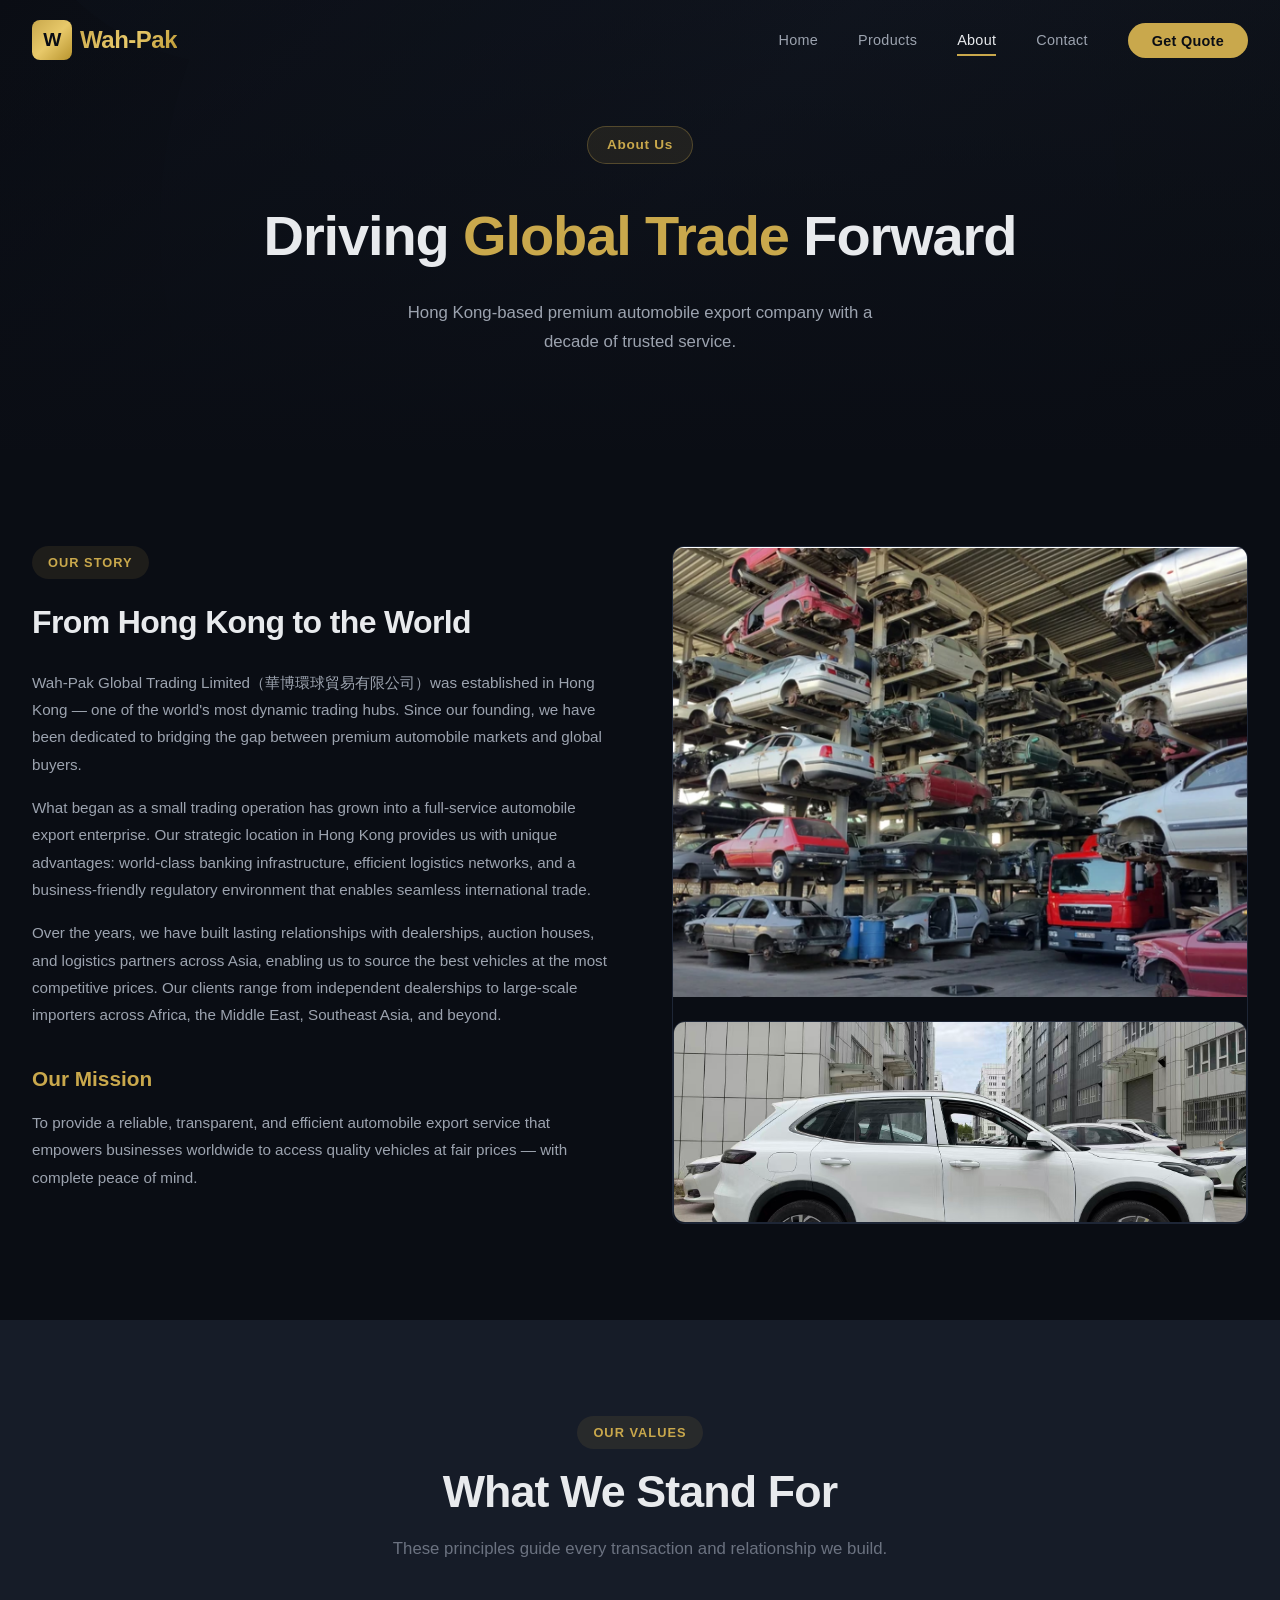
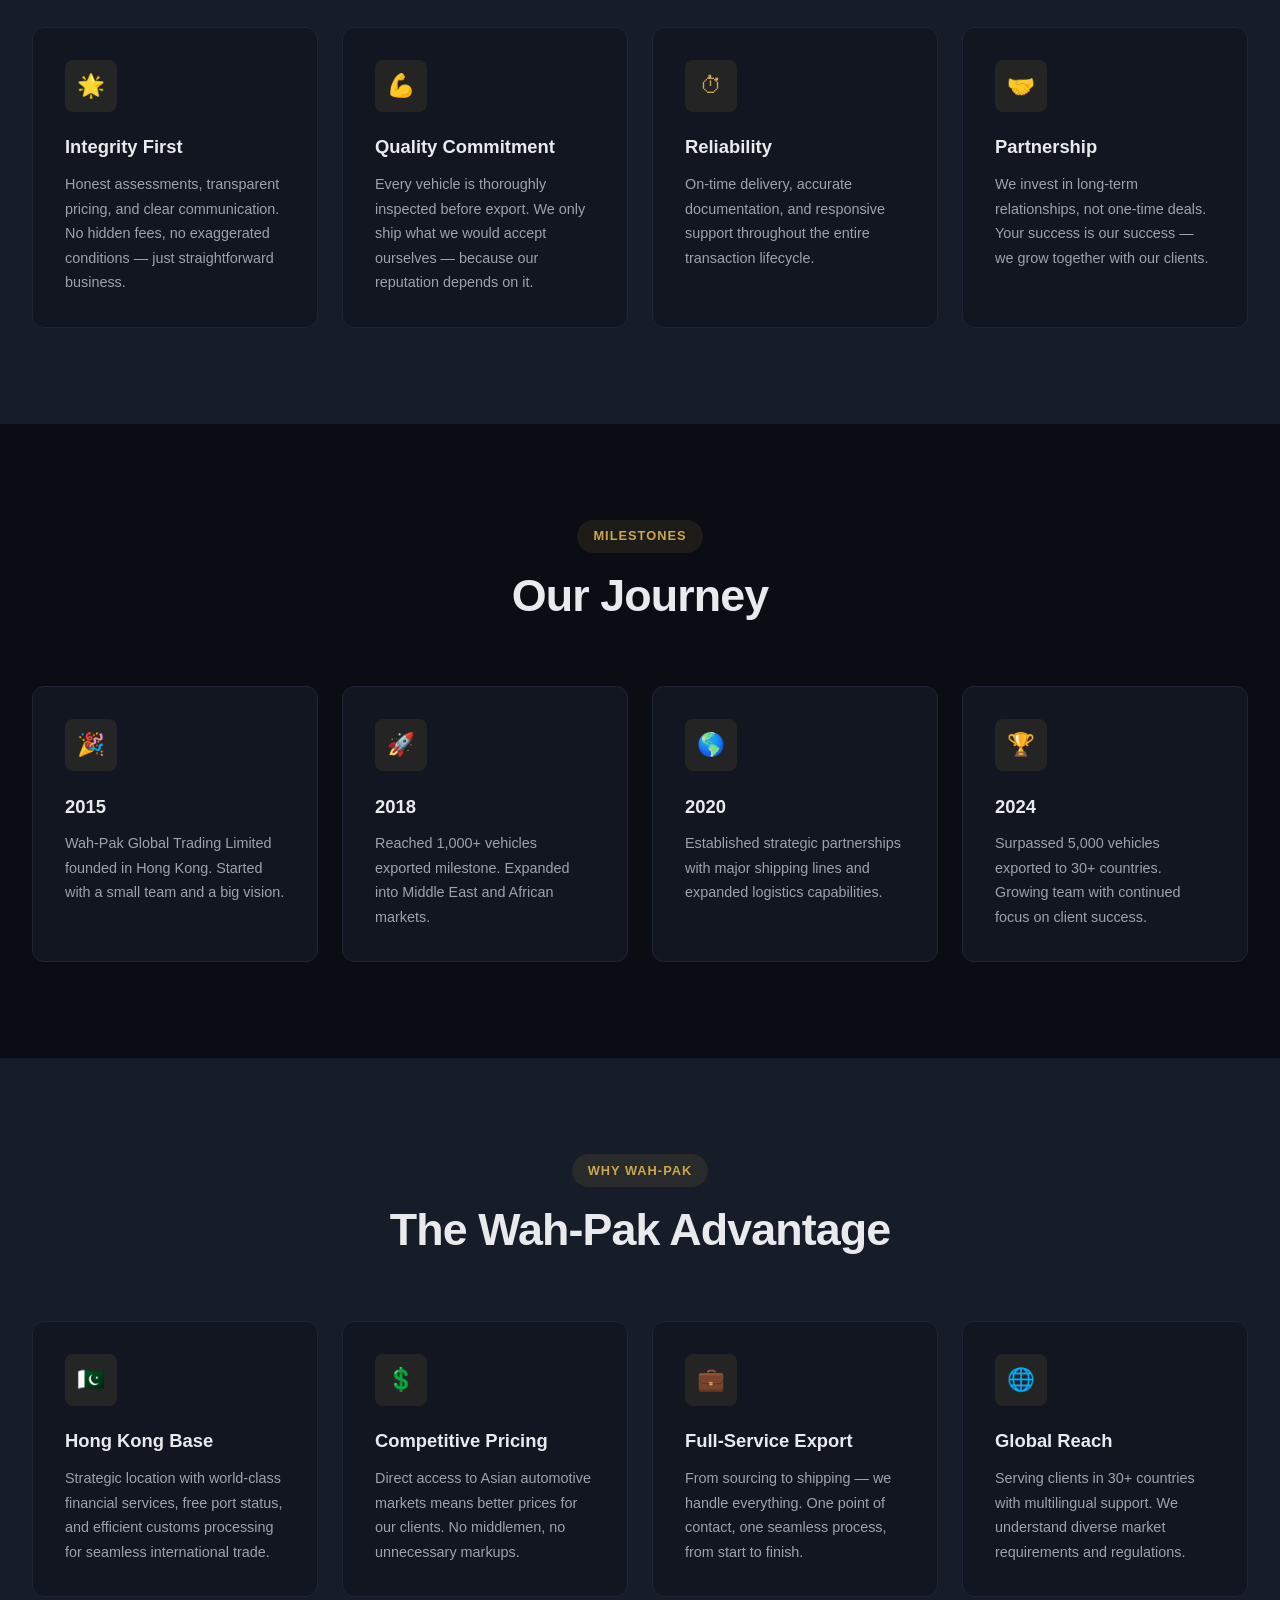
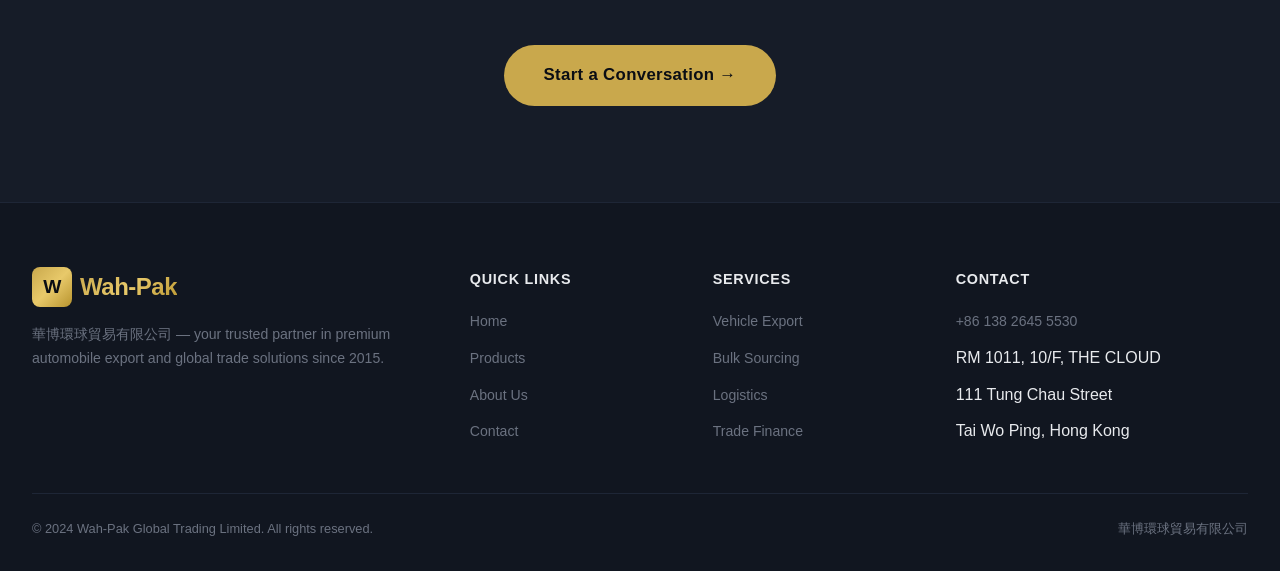
==== about.html @ 606e3a40 "Initial commit: Wah-Pak Global Trading B2B auto export website" ====
<!DOCTYPE html>
<html lang="zh-HK">
<head>
  <meta charset="UTF-8">
  <meta name="viewport" content="width=device-width, initial-scale=1.0">
  <meta name="description" content="About Wah-Pak Global Trading Limited - Premium automobile export company based in Hong Kong with 10+ years of experience.">
  <title>About Us | Wah-Pak Global Trading</title>
  <link rel="stylesheet" href="css/style.css">
  <link rel="icon" type="image/svg+xml" href="data:image/svg+xml,<svg xmlns='http://www.w3.org/2000/svg' viewBox='0 0 100 100'><rect width='100' height='100' rx='20' fill='%23c9a84c'/><text x='50' y='68' text-anchor='middle' font-size='50' font-weight='bold' fill='%230a0d14'>W</text></svg>">
</head>
<body>

  <!-- Header -->
  <header class="header scrolled">
    <div class="nav-container">
      <a href="index.html" class="logo">
        <div class="logo-icon">W</div>
        <span class="logo-text">Wah-Pak</span>
      </a>

      <nav>
        <ul class="nav-links">
          <li><a href="index.html">Home</a></li>
          <li><a href="products.html">Products</a></li>
          <li><a href="about.html">About</a></li>
          <li><a href="contact.html">Contact</a></li>
          <li><a href="contact.html" class="nav-cta">Get Quote</a></li>
        </ul>
      </nav>

      <div class="mobile-toggle">
        <span></span>
        <span></span>
        <span></span>
      </div>
    </div>
  </header>

  <!-- Page Hero -->
  <section class="page-hero">
    <div class="hero-bg"></div>
    <div class="hero-overlay"></div>
    <div class="page-hero-content">
      <span class="hero-badge">About Us</span>
      <h1>Driving <span class="text-accent">Global Trade</span> Forward</h1>
      <p>Hong Kong-based premium automobile export company with a decade of trusted service.</p>
    </div>
  </section>

  <!-- Company Story -->
  <section class="section section-dark">
    <div class="container">
      <div class="about-grid reveal" style="align-items:start;">
        <div class="about-content" style="padding-top:0;">
          <span class="section-label">Our Story</span>
          <h2>From Hong Kong to the World</h2>
          <p>
            Wah-Pak Global Trading Limited（華博環球貿易有限公司）was established in Hong Kong — one of the world's most dynamic trading hubs. Since our founding, we have been dedicated to bridging the gap between premium automobile markets and global buyers.
          </p>
          <p>
            What began as a small trading operation has grown into a full-service automobile export enterprise. Our strategic location in Hong Kong provides us with unique advantages: world-class banking infrastructure, efficient logistics networks, and a business-friendly regulatory environment that enables seamless international trade.
          </p>
          <p>
            Over the years, we have built lasting relationships with dealerships, auction houses, and logistics partners across Asia, enabling us to source the best vehicles at the most competitive prices. Our clients range from independent dealerships to large-scale importers across Africa, the Middle East, Southeast Asia, and beyond.
          </p>
          <h3 style="margin-top:2rem; margin-bottom:0.8rem; color: var(--accent); font-size: 1.3rem;">Our Mission</h3>
          <p>
            To provide a reliable, transparent, and efficient automobile export service that empowers businesses worldwide to access quality vehicles at fair prices — with complete peace of mind.
          </p>
        </div>

        <div class="about-image reveal" style="height:auto; position:sticky; top:100px;">
          <img src="images/product-1.png" alt="Wah-Pak Company" style="height:450px;">
          <div style="margin-top:1.5rem; display:grid; gap:1rem;">
            <div class="about-image">
              <img src="images/product-6.jpg" alt="Our Showroom" style="height:200px;">
            </div>
          </div>
        </div>
      </div>
    </div>
  </section>

  <!-- Core Values -->
  <section class="section section-alt">
    <div class="container">
      <div class="section-header reveal">
        <span class="section-label">Our Values</span>
        <h2 class="section-title">What We Stand For</h2>
        <p class="section-subtitle">These principles guide every transaction and relationship we build.</p>
      </div>

      <div class="services-grid">
        <div class="service-card reveal">
          <div class="service-icon">&#127775;</div>
          <h3>Integrity First</h3>
          <p>Honest assessments, transparent pricing, and clear communication. No hidden fees, no exaggerated conditions — just straightforward business.</p>
        </div>

        <div class="service-card reveal">
          <div class="service-icon">&#128170;</div>
          <h3>Quality Commitment</h3>
          <p>Every vehicle is thoroughly inspected before export. We only ship what we would accept ourselves — because our reputation depends on it.</p>
        </div>

        <div class="service-card reveal">
          <div class="service-icon">&#9201;</div>
          <h3>Reliability</h3>
          <p>On-time delivery, accurate documentation, and responsive support throughout the entire transaction lifecycle.</p>
        </div>

        <div class="service-card reveal">
          <div class="service-icon">&#129309;</div>
          <h3>Partnership</h3>
          <p>We invest in long-term relationships, not one-time deals. Your success is our success — we grow together with our clients.</p>
        </div>
      </div>
    </div>
  </section>

  <!-- Timeline -->
  <section class="section section-dark">
    <div class="container">
      <div class="section-header reveal">
        <span class="section-label">Milestones</span>
        <h2 class="section-title">Our Journey</h2>
      </div>

      <div class="services-grid">
        <div class="service-card reveal">
          <div class="service-icon">&#127881;</div>
          <h3>2015</h3>
          <p>Wah-Pak Global Trading Limited founded in Hong Kong. Started with a small team and a big vision.</p>
        </div>

        <div class="service-card reveal">
          <div class="service-icon">&#128640;</div>
          <h3>2018</h3>
          <p>Reached 1,000+ vehicles exported milestone. Expanded into Middle East and African markets.</p>
        </div>

        <div class="service-card reveal">
          <div class="service-icon">&#127758;</div>
          <h3>2020</h3>
          <p>Established strategic partnerships with major shipping lines and expanded logistics capabilities.</p>
        </div>

        <div class="service-card reveal">
          <div class="service-icon">&#127942;</div>
          <h3>2024</h3>
          <p>Surpassed 5,000 vehicles exported to 30+ countries. Growing team with continued focus on client success.</p>
        </div>
      </div>
    </div>
  </section>

  <!-- Why Choose Us -->
  <section class="section section-alt">
    <div class="container">
      <div class="section-header reveal">
        <span class="section-label">Why Wah-Pak</span>
        <h2 class="section-title">The Wah-Pak Advantage</h2>
      </div>

      <div class="services-grid">
        <div class="service-card reveal">
          <div class="service-icon">&#127477;&#127472;</div>
          <h3>Hong Kong Base</h3>
          <p>Strategic location with world-class financial services, free port status, and efficient customs processing for seamless international trade.</p>
        </div>

        <div class="service-card reveal">
          <div class="service-icon">&#128178;</div>
          <h3>Competitive Pricing</h3>
          <p>Direct access to Asian automotive markets means better prices for our clients. No middlemen, no unnecessary markups.</p>
        </div>

        <div class="service-card reveal">
          <div class="service-icon">&#128188;</div>
          <h3>Full-Service Export</h3>
          <p>From sourcing to shipping — we handle everything. One point of contact, one seamless process, from start to finish.</p>
        </div>

        <div class="service-card reveal">
          <div class="service-icon">&#127760;</div>
          <h3>Global Reach</h3>
          <p>Serving clients in 30+ countries with multilingual support. We understand diverse market requirements and regulations.</p>
        </div>
      </div>

      <div style="text-align:center; margin-top:3rem;" class="reveal">
        <a href="contact.html" class="btn btn-primary" style="font-size:1.05rem; padding:1rem 2.5rem;">
          Start a Conversation &#8594;
        </a>
      </div>
    </div>
  </section>

  <!-- Footer -->
  <footer class="footer">
    <div class="footer-grid">
      <div class="footer-brand">
        <a href="index.html" class="logo" style="margin-bottom:1rem;">
          <div class="logo-icon">W</div>
          <span class="logo-text">Wah-Pak</span>
        </a>
        <p>華博環球貿易有限公司 — your trusted partner in premium automobile export and global trade solutions since 2015.</p>
      </div>

      <div class="footer-links">
        <h4>Quick Links</h4>
        <ul>
          <li><a href="index.html">Home</a></li>
          <li><a href="products.html">Products</a></li>
          <li><a href="about.html">About Us</a></li>
          <li><a href="contact.html">Contact</a></li>
        </ul>
      </div>

      <div class="footer-links">
        <h4>Services</h4>
        <ul>
          <li><a href="products.html">Vehicle Export</a></li>
          <li><a href="products.html">Bulk Sourcing</a></li>
          <li><a href="index.html#services">Logistics</a></li>
          <li><a href="index.html#services">Trade Finance</a></li>
        </ul>
      </div>

      <div class="footer-links">
        <h4>Contact</h4>
        <ul>
          <li><a href="tel:+8613826455530">+86 138 2645 5530</a></li>
          <li>RM 1011, 10/F, THE CLOUD</li>
          <li>111 Tung Chau Street</li>
          <li>Tai Wo Ping, Hong Kong</li>
        </ul>
      </div>
    </div>

    <div class="footer-bottom">
      <p>&copy; 2024 Wah-Pak Global Trading Limited. All rights reserved.</p>
      <p>華博環球貿易有限公司</p>
    </div>
  </footer>

  <script src="js/main.js"></script>
</body>
</html>
---- css/style.css ----
/* ========================================
   Wah-Pak Global Trading Limited
   B2B Auto Trade Website - Custom Styles
   ======================================== */

/* CSS Variables */
:root {
  --bg-dark: #0a0d14;
  --bg-card: #111620;
  --bg-surface: #161c28;
  --text-primary: #e8eaed;
  --text-secondary: #9ca3af;
  --text-muted: #6b7280;
  --accent: #c9a84c;
  --accent-hover: #d4b35c;
  --accent-dim: rgba(201, 168, 76, 0.1);
  --border: #1e2636;
  --border-light: #2a3344;
  --gradient-dark: linear-gradient(135deg, #0a0d14 0%, #111620 50%, #0d1117 100%);
  --gradient-accent: linear-gradient(135deg, #c9a84c 0%, #e8c96a 50%, #b8942e 100%);
  --shadow-lg: 0 25px 50px -12px rgba(0, 0, 0, 0.5);
  --radius: 12px;
  --radius-sm: 8px;
  --transition: 0.3s cubic-bezier(0.4, 0, 0.2, 1);
}

/* Reset & Base */
*, *::before, *::after {
  margin: 0;
  padding: 0;
  box-sizing: border-box;
}

html {
  scroll-behavior: smooth;
  font-size: 16px;
}

body {
  font-family: -apple-system, BlinkMacSystemFont, "Segoe UI", Roboto, "Helvetica Neue", Arial, "PingFang SC", "Microsoft YaHei", sans-serif;
  background: var(--bg-dark);
  color: var(--text-primary);
  line-height: 1.7;
  overflow-x: hidden;
  -webkit-font-smoothing: antialiased;
}

img {
  max-width: 100%;
  height: auto;
  display: block;
}

a {
  color: inherit;
  text-decoration: none;
  transition: color var(--transition);
}

/* ========================================
   Header & Navigation
   ======================================== */
.header {
  position: fixed;
  top: 0;
  left: 0;
  right: 0;
  z-index: 1000;
  padding: 0 2rem;
  transition: all var(--transition);
}

.header.scrolled {
  background: rgba(10, 13, 20, 0.85);
  backdrop-filter: blur(20px);
  -webkit-backdrop-filter: blur(20px);
  border-bottom: 1px solid var(--border);
}

.nav-container {
  max-width: 1280px;
  margin: 0 auto;
  display: flex;
  align-items: center;
  justify-content: space-between;
  height: 80px;
}

.logo {
  font-size: 1.5rem;
  font-weight: 800;
  letter-spacing: -0.02em;
  display: flex;
  align-items: center;
  gap: 0.5rem;
}

.logo-icon {
  width: 40px;
  height: 40px;
  background: var(--gradient-accent);
  border-radius: var(--radius-sm);
  display: flex;
  align-items: center;
  justify-content: center;
  font-size: 1.2rem;
  color: var(--bg-dark);
  font-weight: 900;
}

.logo-text {
  background: var(--gradient-accent);
  -webkit-background-clip: text;
  -webkit-text-fill-color: transparent;
  background-clip: text;
}

.nav-links {
  display: flex;
  align-items: center;
  gap: 2.5rem;
  list-style: none;
}

.nav-links a {
  font-size: 0.9rem;
  font-weight: 500;
  color: var(--text-secondary);
  position: relative;
  padding: 0.25rem 0;
  letter-spacing: 0.02em;
}

.nav-links a::after {
  content: '';
  position: absolute;
  bottom: -4px;
  left: 0;
  width: 0;
  height: 2px;
  background: var(--accent);
  transition: width var(--transition);
}

.nav-links a:hover,
.nav-links a.active {
  color: var(--text-primary);
}

.nav-links a:hover::after,
.nav-links a.active::after {
  width: 100%;
}

.nav-cta {
  padding: 0.6rem 1.5rem !important;
  background: var(--accent);
  color: var(--bg-dark) !important;
  border-radius: 50px;
  font-weight: 600 !important;
  transition: all var(--transition) !important;
}

.nav-cta:hover {
  background: var(--accent-hover) !important;
  transform: translateY(-1px);
  box-shadow: 0 4px 20px rgba(201, 168, 76, 0.3);
}

.nav-cta::after {
  display: none !important;
}

/* Mobile Menu */
.mobile-toggle {
  display: none;
  flex-direction: column;
  gap: 5px;
  cursor: pointer;
  padding: 0.5rem;
  z-index: 1001;
}

.mobile-toggle span {
  display: block;
  width: 24px;
  height: 2px;
  background: var(--text-primary);
  transition: all var(--transition);
  border-radius: 2px;
}

.mobile-toggle.active span:nth-child(1) {
  transform: rotate(45deg) translate(5px, 5px);
}

.mobile-toggle.active span:nth-child(2) {
  opacity: 0;
}

.mobile-toggle.active span:nth-child(3) {
  transform: rotate(-45deg) translate(5px, -5px);
}

/* ========================================
   Hero Section
   ======================================== */
.hero {
  position: relative;
  min-height: 100vh;
  display: flex;
  align-items: center;
  background: var(--gradient-dark);
  overflow: hidden;
}

.hero-bg {
  position: absolute;
  inset: 0;
  background: url('data:image/svg+xml,<svg xmlns="http://www.w3.org/2000/svg" viewBox="0 0 800 800"><rect width="800" height="800" fill="none"/><g fill="%23111620"><circle cx="400" cy="400" r="300"/><circle cx="150" cy="150" r="150"/><circle cx="650" cy="650" r="120"/></g></svg>') center/cover;
  opacity: 0.3;
}

.hero-overlay {
  position: absolute;
  inset: 0;
  background: linear-gradient(180deg, rgba(10,13,20,0.2) 0%, rgba(10,13,20,0.6) 50%, rgba(10,13,20,0.95) 100%);
}

.hero-content {
  position: relative;
  z-index: 2;
  max-width: 1280px;
  margin: 0 auto;
  padding: 6rem 2rem 4rem;
  width: 100%;
}

.hero-badge {
  display: inline-block;
  padding: 0.4rem 1.2rem;
  background: var(--accent-dim);
  border: 1px solid rgba(201, 168, 76, 0.3);
  border-radius: 50px;
  color: var(--accent);
  font-size: 0.85rem;
  font-weight: 600;
  letter-spacing: 0.05em;
  margin-bottom: 1.5rem;
  animation: fadeInUp 0.6s ease-out;
}

.hero h1 {
  font-size: clamp(2.5rem, 6vw, 4.5rem);
  font-weight: 800;
  line-height: 1.1;
  margin-bottom: 1.5rem;
  letter-spacing: -0.02em;
  animation: fadeInUp 0.6s ease-out 0.1s both;
}

.hero .text-accent {
  background: var(--gradient-accent);
  -webkit-background-clip: text;
  -webkit-text-fill-color: transparent;
  background-clip: text;
}

.hero p {
  font-size: 1.15rem;
  color: var(--text-secondary);
  max-width: 560px;
  margin-bottom: 2.5rem;
  line-height: 1.8;
  animation: fadeInUp 0.6s ease-out 0.2s both;
}

.hero-buttons {
  display: flex;
  gap: 1rem;
  flex-wrap: wrap;
  animation: fadeInUp 0.6s ease-out 0.3s both;
}

.btn {
  display: inline-flex;
  align-items: center;
  gap: 0.5rem;
  padding: 0.85rem 2rem;
  border-radius: 50px;
  font-weight: 600;
  font-size: 0.95rem;
  transition: all var(--transition);
  cursor: pointer;
  border: none;
  letter-spacing: 0.02em;
}

.btn-primary {
  background: var(--accent);
  color: var(--bg-dark);
}

.btn-primary:hover {
  background: var(--accent-hover);
  transform: translateY(-2px);
  box-shadow: 0 8px 30px rgba(201, 168, 76, 0.3);
}

.btn-outline {
  border: 2px solid var(--border-light);
  color: var(--text-primary);
  background: transparent;
}

.btn-outline:hover {
  border-color: var(--accent);
  color: var(--accent);
  background: var(--accent-dim);
}

/* Hero Stats */
.hero-stats {
  display: flex;
  gap: 3rem;
  margin-top: 4rem;
  padding-top: 2.5rem;
  border-top: 1px solid var(--border);
  animation: fadeInUp 0.6s ease-out 0.4s both;
}

.hero-stat h3 {
  font-size: 2rem;
  font-weight: 800;
  color: var(--accent);
  line-height: 1;
  margin-bottom: 0.3rem;
}

.hero-stat p {
  font-size: 0.85rem;
  color: var(--text-muted);
  margin: 0;
  text-transform: uppercase;
  letter-spacing: 0.05em;
}

/* ========================================
   Section Styles
   ======================================== */
.section {
  padding: 6rem 2rem;
}

.section-dark {
  background: var(--bg-dark);
}

.section-alt {
  background: var(--bg-surface);
}

.container {
  max-width: 1280px;
  margin: 0 auto;
}

.section-header {
  text-align: center;
  margin-bottom: 4rem;
}

.section-label {
  display: inline-block;
  padding: 0.35rem 1rem;
  background: var(--accent-dim);
  border-radius: 50px;
  color: var(--accent);
  font-size: 0.8rem;
  font-weight: 600;
  letter-spacing: 0.08em;
  text-transform: uppercase;
  margin-bottom: 1rem;
}

.section-title {
  font-size: clamp(1.8rem, 3.5vw, 2.8rem);
  font-weight: 800;
  line-height: 1.2;
  margin-bottom: 1rem;
  letter-spacing: -0.02em;
}

.section-subtitle {
  color: var(--text-muted);
  font-size: 1.05rem;
  max-width: 600px;
  margin: 0 auto;
}

/* ========================================
   Services / Advantages Grid
   ======================================== */
.services-grid {
  display: grid;
  grid-template-columns: repeat(auto-fit, minmax(280px, 1fr));
  gap: 1.5rem;
}

.service-card {
  background: var(--bg-card);
  border: 1px solid var(--border);
  border-radius: var(--radius);
  padding: 2rem;
  transition: all var(--transition);
  position: relative;
  overflow: hidden;
}

.service-card::before {
  content: '';
  position: absolute;
  top: 0;
  left: 0;
  width: 100%;
  height: 3px;
  background: var(--gradient-accent);
  transform: scaleX(0);
  transform-origin: left;
  transition: transform var(--transition);
}

.service-card:hover {
  border-color: var(--accent);
  transform: translateY(-4px);
  box-shadow: var(--shadow-lg);
}

.service-card:hover::before {
  transform: scaleX(1);
}

.service-icon {
  width: 52px;
  height: 52px;
  background: var(--accent-dim);
  border-radius: var(--radius-sm);
  display: flex;
  align-items: center;
  justify-content: center;
  font-size: 1.4rem;
  margin-bottom: 1.2rem;
  color: var(--accent);
}

.service-card h3 {
  font-size: 1.15rem;
  font-weight: 700;
  margin-bottom: 0.6rem;
}

.service-card p {
  color: var(--text-secondary);
  font-size: 0.9rem;
  line-height: 1.7;
}

/* ========================================
   Products Section
   ======================================== */
.products-grid {
  display: grid;
  grid-template-columns: repeat(auto-fit, minmax(320px, 1fr));
  gap: 1.5rem;
}

.product-card {
  background: var(--bg-card);
  border: 1px solid var(--border);
  border-radius: var(--radius);
  overflow: hidden;
  transition: all var(--transition);
  cursor: pointer;
}

.product-card:hover {
  border-color: var(--accent);
  transform: translateY(-6px);
  box-shadow: var(--shadow-lg);
}

.product-image {
  width: 100%;
  height: 240px;
  object-fit: cover;
  transition: transform 0.5s ease;
}

.product-card:hover .product-image {
  transform: scale(1.05);
}

.product-info {
  padding: 1.5rem;
}

.product-info h3 {
  font-size: 1.1rem;
  font-weight: 700;
  margin-bottom: 0.4rem;
}

.product-info p {
  color: var(--text-secondary);
  font-size: 0.88rem;
  line-height: 1.6;
}

.product-tag {
  display: inline-block;
  padding: 0.2rem 0.8rem;
  background: var(--accent-dim);
  color: var(--accent);
  font-size: 0.75rem;
  border-radius: 50px;
  font-weight: 600;
  margin-top: 0.8rem;
}

/* ========================================
   About Section / Timeline
   ======================================== */
.about-grid {
  display: grid;
  grid-template-columns: 1fr 1fr;
  gap: 4rem;
  align-items: center;
}

.about-image {
  border-radius: var(--radius);
  overflow: hidden;
  border: 1px solid var(--border);
}

.about-image img {
  width: 100%;
  height: 400px;
  object-fit: cover;
}

.about-content h2 {
  font-size: 2rem;
  font-weight: 800;
  margin-bottom: 1.2rem;
  letter-spacing: -0.02em;
}

.about-content p {
  color: var(--text-secondary);
  margin-bottom: 1rem;
  font-size: 0.95rem;
  line-height: 1.8;
}

.values-list {
  list-style: none;
  display: flex;
  flex-direction: column;
  gap: 0.8rem;
  margin-top: 1.5rem;
}

.values-list li {
  display: flex;
  align-items: center;
  gap: 0.8rem;
  color: var(--text-secondary);
  font-size: 0.95rem;
}

.values-list .check {
  width: 24px;
  height: 24px;
  background: var(--accent-dim);
  border-radius: 50%;
  display: flex;
  align-items: center;
  justify-content: center;
  color: var(--accent);
  font-size: 0.75rem;
  flex-shrink: 0;
}

/* ========================================
   Contact Section
   ======================================== */
.contact-grid {
  display: grid;
  grid-template-columns: 1fr 1.2fr;
  gap: 3rem;
}

.contact-info {
  display: flex;
  flex-direction: column;
  gap: 1.5rem;
}

.contact-card {
  background: var(--bg-card);
  border: 1px solid var(--border);
  border-radius: var(--radius);
  padding: 1.5rem;
  display: flex;
  gap: 1rem;
  align-items: flex-start;
  transition: all var(--transition);
}

.contact-card:hover {
  border-color: var(--accent);
}

.contact-icon {
  width: 44px;
  height: 44px;
  background: var(--accent-dim);
  border-radius: var(--radius-sm);
  display: flex;
  align-items: center;
  justify-content: center;
  font-size: 1.2rem;
  color: var(--accent);
  flex-shrink: 0;
}

.contact-card h4 {
  font-size: 0.95rem;
  font-weight: 600;
  margin-bottom: 0.25rem;
}

.contact-card p {
  color: var(--text-secondary);
  font-size: 0.88rem;
  line-height: 1.6;
}

.contact-form {
  background: var(--bg-card);
  border: 1px solid var(--border);
  border-radius: var(--radius);
  padding: 2rem;
}

.form-group {
  margin-bottom: 1.2rem;
}

.form-group label {
  display: block;
  color: var(--text-secondary);
  font-size: 0.85rem;
  font-weight: 500;
  margin-bottom: 0.4rem;
  letter-spacing: 0.02em;
}

.form-group input,
.form-group textarea,
.form-group select {
  width: 100%;
  padding: 0.8rem 1rem;
  background: var(--bg-surface);
  border: 1px solid var(--border);
  border-radius: var(--radius-sm);
  color: var(--text-primary);
  font-size: 0.9rem;
  font-family: inherit;
  transition: all var(--transition);
  outline: none;
}

.form-group input:focus,
.form-group textarea:focus,
.form-group select:focus {
  border-color: var(--accent);
  box-shadow: 0 0 0 3px var(--accent-dim);
}

.form-group textarea {
  resize: vertical;
  min-height: 120px;
}

.btn-submit {
  width: 100%;
  padding: 0.9rem;
  background: var(--accent);
  color: var(--bg-dark);
  border: none;
  border-radius: 50px;
  font-size: 0.95rem;
  font-weight: 700;
  cursor: pointer;
  transition: all var(--transition);
  letter-spacing: 0.02em;
}

.btn-submit:hover {
  background: var(--accent-hover);
  transform: translateY(-2px);
  box-shadow: 0 8px 30px rgba(201, 168, 76, 0.3);
}

/* ========================================
   Footer
   ======================================== */
.footer {
  background: var(--bg-card);
  border-top: 1px solid var(--border);
  padding: 4rem 2rem 2rem;
}

.footer-grid {
  display: grid;
  grid-template-columns: 2fr 1fr 1fr 1.5fr;
  gap: 3rem;
  max-width: 1280px;
  margin: 0 auto;
}

.footer-brand p {
  color: var(--text-muted);
  font-size: 0.88rem;
  margin-top: 1rem;
  line-height: 1.7;
}

.footer-links h4 {
  font-size: 0.9rem;
  font-weight: 700;
  margin-bottom: 1rem;
  text-transform: uppercase;
  letter-spacing: 0.05em;
  color: var(--text-primary);
}

.footer-links ul {
  list-style: none;
  display: flex;
  flex-direction: column;
  gap: 0.6rem;
}

.footer-links a {
  color: var(--text-muted);
  font-size: 0.88rem;
  transition: color var(--transition);
}

.footer-links a:hover {
  color: var(--accent);
}

.footer-bottom {
  max-width: 1280px;
  margin: 3rem auto 0;
  padding-top: 1.5rem;
  border-top: 1px solid var(--border);
  display: flex;
  justify-content: space-between;
  align-items: center;
  flex-wrap: wrap;
  gap: 1rem;
}

.footer-bottom p {
  color: var(--text-muted);
  font-size: 0.8rem;
}

/* ========================================
   Enhanced Product Page Styles (products.html)
   ======================================== */
.page-hero {
  position: relative;
  min-height: 50vh;
  display: flex;
  align-items: center;
  justify-content: center;
  background: var(--gradient-dark);
  overflow: hidden;
}

.page-hero-content {
  position: relative;
  z-index: 2;
  text-align: center;
  padding: 6rem 2rem 4rem;
}

.page-hero h1 {
  font-size: clamp(2rem, 4.5vw, 3.5rem);
  font-weight: 800;
  margin-bottom: 1rem;
  letter-spacing: -0.02em;
}

.page-hero p {
  color: var(--text-secondary);
  font-size: 1.05rem;
  max-width: 500px;
  margin: 0 auto;
}

.category-tabs {
  display: flex;
  justify-content: center;
  gap: 0.75rem;
  flex-wrap: wrap;
  margin-bottom: 3rem;
}

.category-tab {
  padding: 0.5rem 1.5rem;
  background: var(--bg-card);
  border: 1px solid var(--border);
  border-radius: 50px;
  color: var(--text-secondary);
  font-size: 0.88rem;
  cursor: pointer;
  transition: all var(--transition);
  font-family: inherit;
}

.category-tab:hover,
.category-tab.active {
  background: var(--accent);
  color: var(--bg-dark);
  border-color: var(--accent);
}

/* ========================================
   Modal / Lightbox
   ======================================== */
.modal {
  display: none;
  position: fixed;
  inset: 0;
  z-index: 2000;
  background: rgba(0, 0, 0, 0.9);
  align-items: center;
  justify-content: center;
  padding: 2rem;
}

.modal.active {
  display: flex;
}

.modal img {
  max-width: 90vw;
  max-height: 85vh;
  border-radius: var(--radius);
  border: 1px solid var(--border);
}

.modal-close {
  position: absolute;
  top: 1.5rem;
  right: 1.5rem;
  width: 44px;
  height: 44px;
  background: rgba(255,255,255,0.1);
  border: none;
  border-radius: 50%;
  color: white;
  font-size: 1.5rem;
  cursor: pointer;
  transition: all var(--transition);
  display: flex;
  align-items: center;
  justify-content: center;
}

.modal-close:hover {
  background: rgba(255,255,255,0.2);
}

/* ========================================
   Animations
   ======================================== */
@keyframes fadeInUp {
  from {
    opacity: 0;
    transform: translateY(30px);
  }
  to {
    opacity: 1;
    transform: translateY(0);
  }
}

@keyframes fadeIn {
  from { opacity: 0; }
  to { opacity: 1; }
}

.fade-in {
  animation: fadeIn 0.5s ease-out;
}

.reveal {
  opacity: 0;
  transform: translateY(30px);
  transition: all 0.6s ease-out;
}

.reveal.visible {
  opacity: 1;
  transform: translateY(0);
}

/* ========================================
   Responsive
   ======================================== */
@media (max-width: 1024px) {
  .about-grid,
  .contact-grid,
  .footer-grid {
    grid-template-columns: 1fr;
    gap: 2.5rem;
  }

  .footer-grid {
    grid-template-columns: 1fr 1fr;
  }
}

@media (max-width: 768px) {
  .header {
    padding: 0 1rem;
  }

  .nav-links {
    position: fixed;
    top: 0;
    right: -100%;
    width: 280px;
    height: 100vh;
    background: var(--bg-card);
    flex-direction: column;
    padding: 6rem 2rem 2rem;
    transition: right var(--transition);
    gap: 1.5rem;
    border-left: 1px solid var(--border);
  }

  .nav-links.active {
    right: 0;
  }

  .mobile-toggle {
    display: flex;
  }

  .section {
    padding: 4rem 1rem;
  }

  .hero-stats {
    flex-wrap: wrap;
    gap: 2rem;
  }

  .hero-stat {
    flex: 1;
    min-width: 120px;
  }

  .products-grid {
    grid-template-columns: 1fr;
  }

  .footer-grid {
    grid-template-columns: 1fr;
  }

  .footer-bottom {
    flex-direction: column;
    text-align: center;
  }

  .contact-grid {
    grid-template-columns: 1fr;
  }

  .about-content h2 {
    font-size: 1.6rem;
  }
}

@media (max-width: 480px) {
  .hero-buttons {
    flex-direction: column;
  }

  .btn {
    width: 100%;
    justify-content: center;
  }

  .hero-stats {
    gap: 1.5rem;
  }

  .hero-stat h3 {
    font-size: 1.5rem;
  }
}

/* ========================================
   Utility Classes
   ======================================== */
.text-accent {
  color: var(--accent);
}

.text-muted {
  color: var(--text-muted);
}

.mt-1 { margin-top: 0.5rem; }
.mt-2 { margin-top: 1rem; }
.mt-3 { margin-top: 1.5rem; }
.mt-4 { margin-top: 2rem; }

/* Scrollbar */
::-webkit-scrollbar {
  width: 8px;
}

::-webkit-scrollbar-track {
  background: var(--bg-dark);
}

::-webkit-scrollbar-thumb {
  background: var(--border-light);
  border-radius: 4px;
}

::-webkit-scrollbar-thumb:hover {
  background: var(--accent);
}
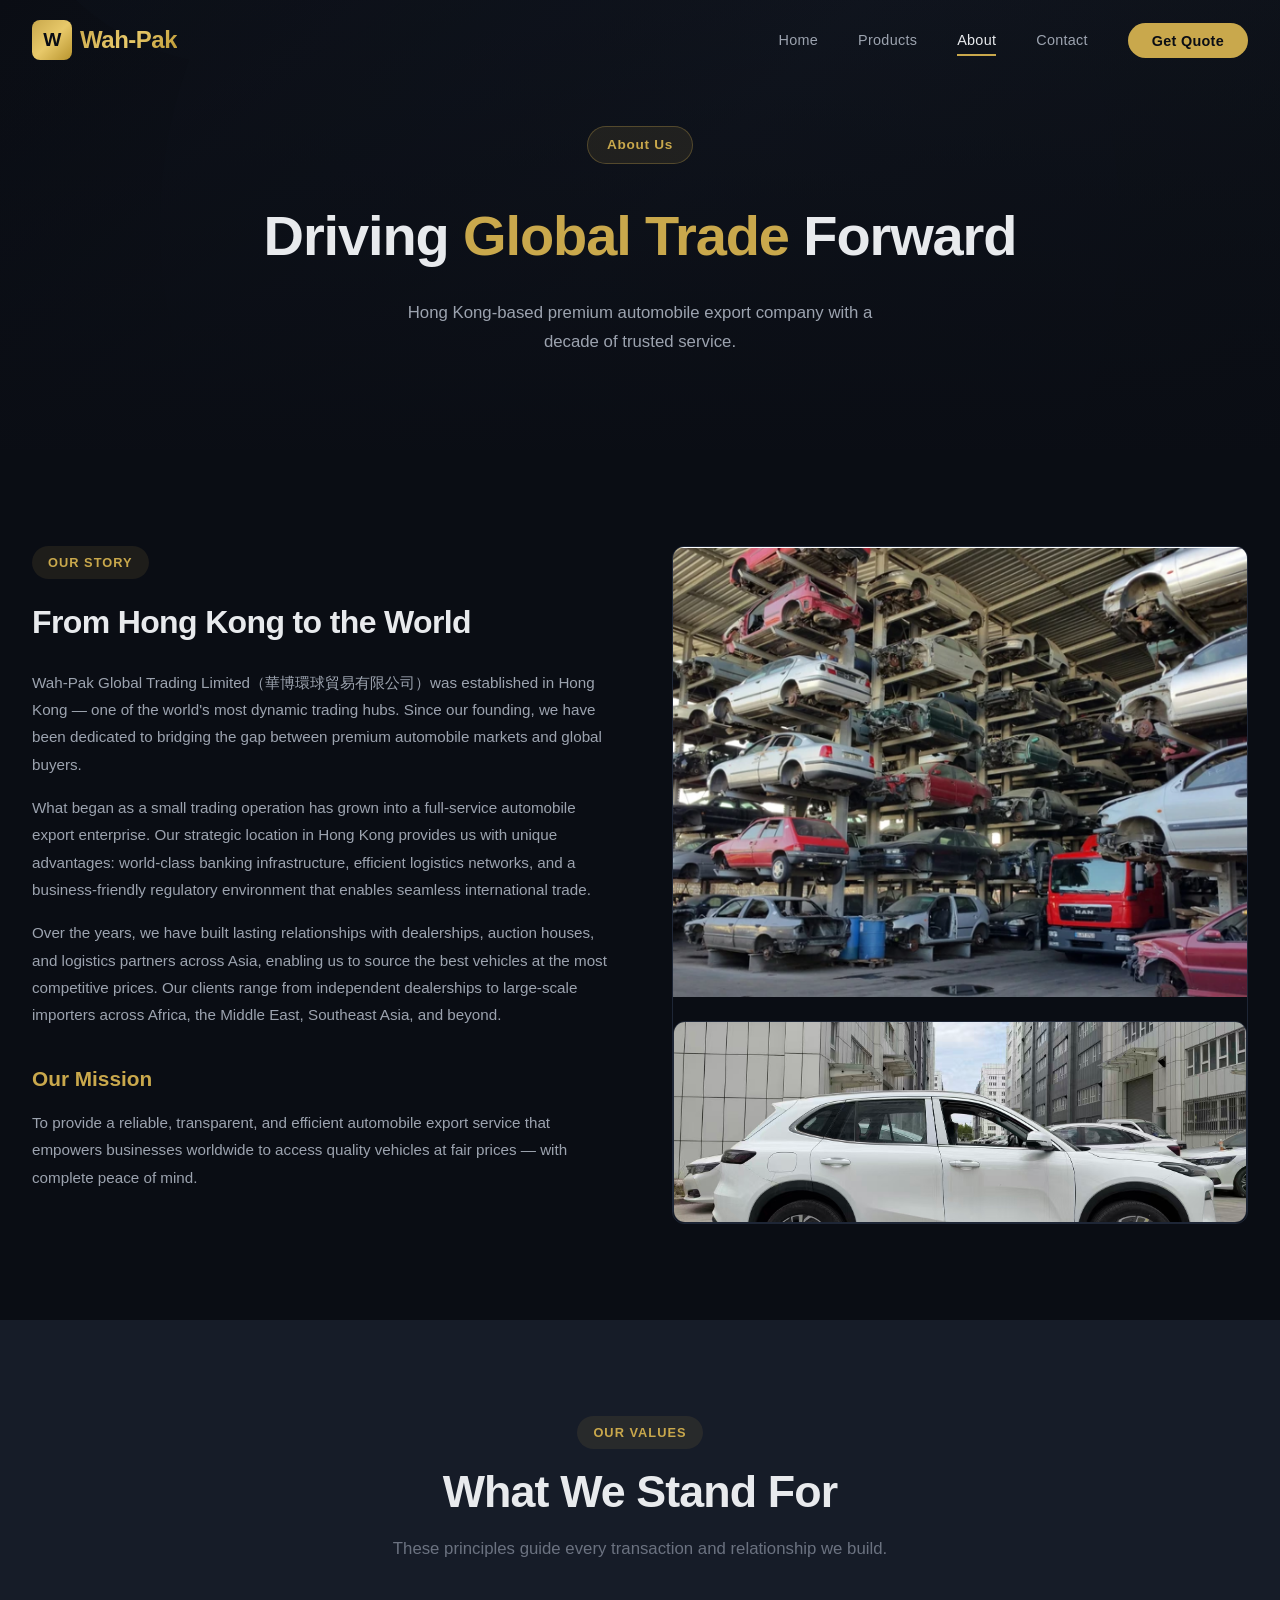
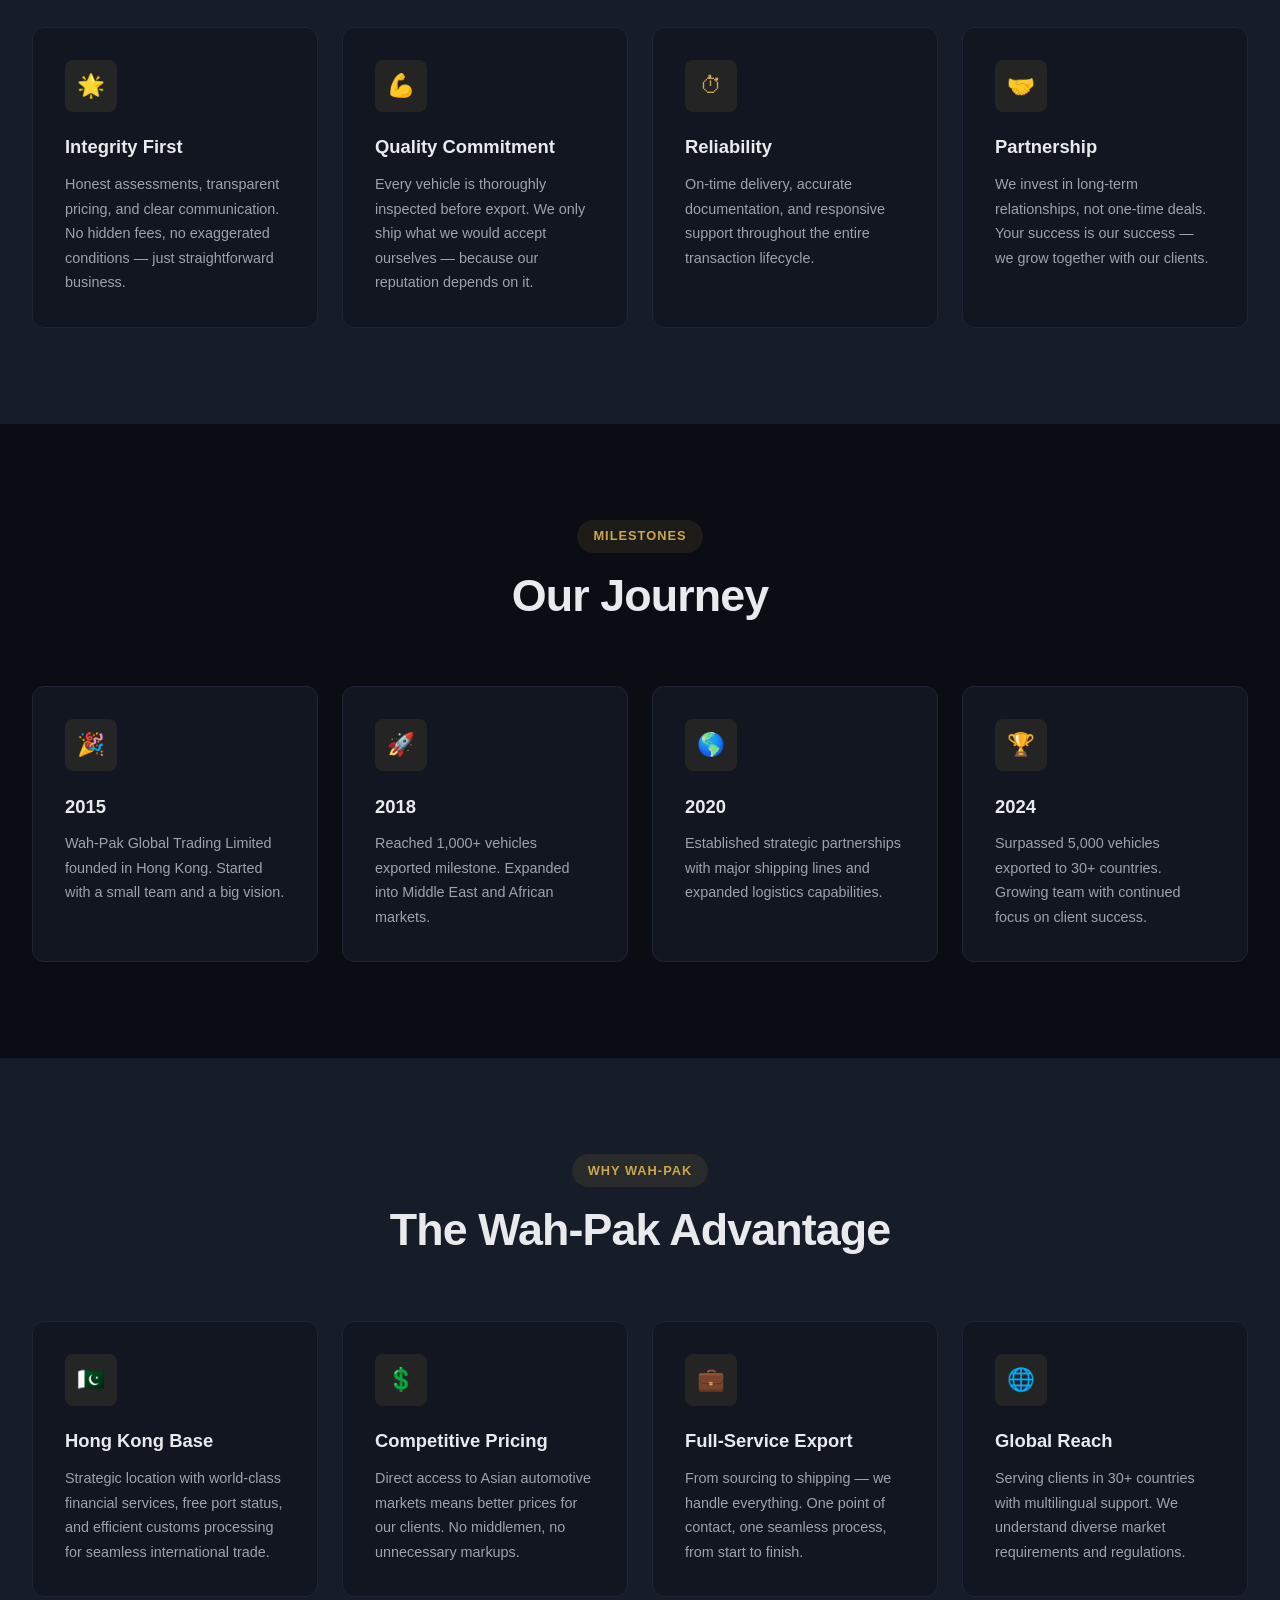
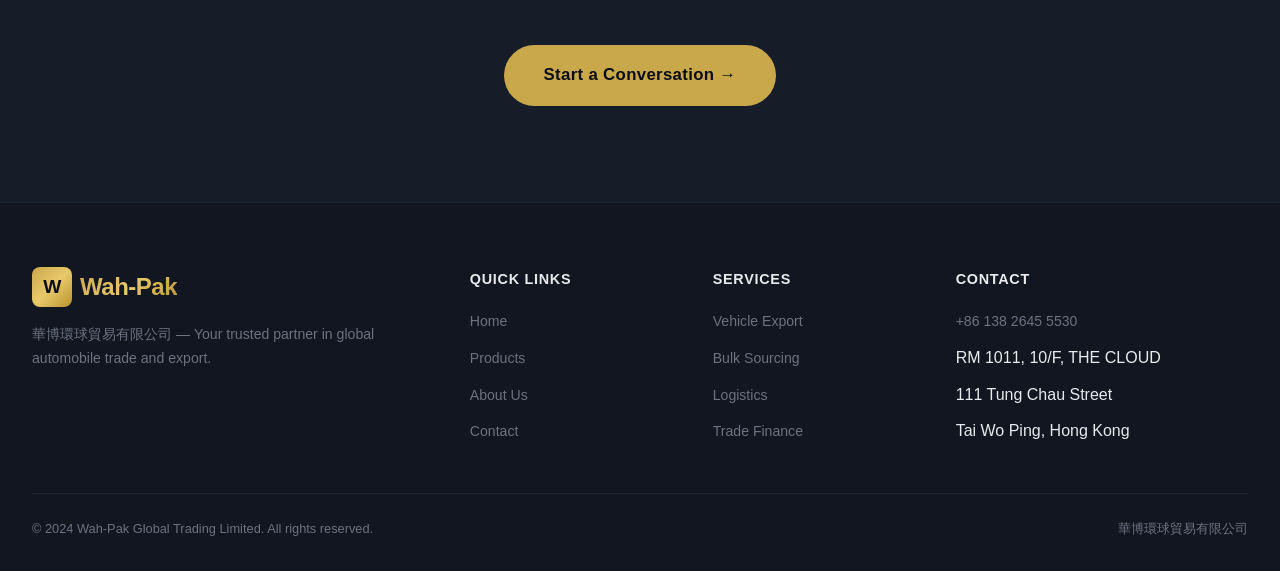
==== commit f35215a6: "Update tagline: remove 'since 2015'" ====
--- a/about.html
+++ b/about.html
@@ -204,7 +204,7 @@
           <div class="logo-icon">W</div>
           <span class="logo-text">Wah-Pak</span>
         </a>
-        <p>華博環球貿易有限公司 — your trusted partner in premium automobile export and global trade solutions since 2015.</p>
+        <p>華博環球貿易有限公司 — Your trusted partner in global automobile trade and export.</p>
       </div>
 
       <div class="footer-links">
